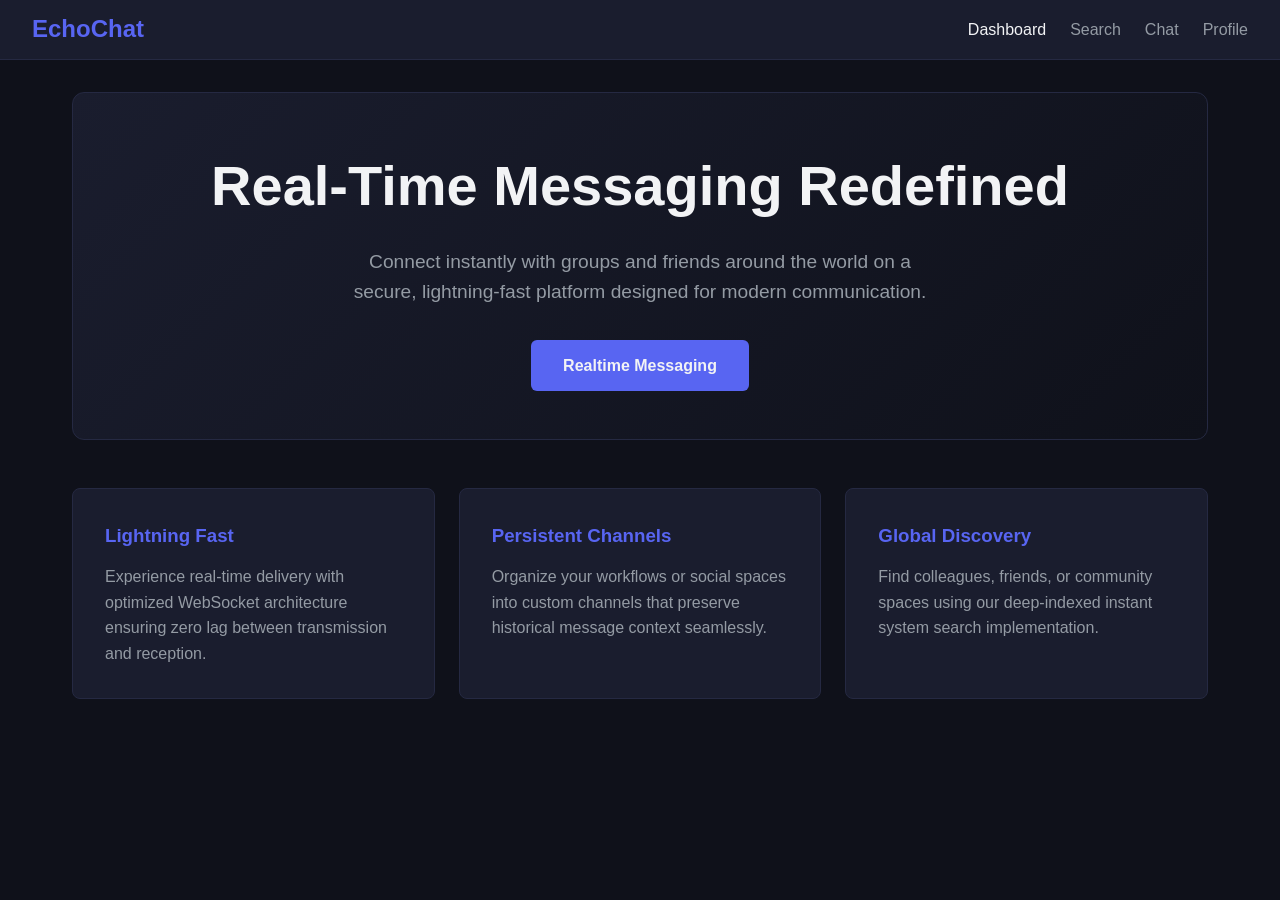
==== index.html @ 5f1357d3 "Frontend for phase 1" ====
<html>
<head>

    <title>Real-Time Messaging - Dashboard</title>
    <link rel="stylesheet" href="public/css/global.css">
</head>
<body>

    <nav class="navbar">
        <a href="index.html" class="nav-logo">EchoChat</a>
        <ul class="nav-links">
            <li><a href="index.html" class="active">Dashboard</a></li>
            <li><a href="search.html">Search</a></li>
            <li><a href="chat.html">Chat</a></li>
            <li><a href="profile.html">Profile</a></li>
        </ul>
    </nav>

    <main>
        <section class="hero">
            <h1>Real-Time Messaging Redefined</h1>
            <p>Connect instantly with groups and friends around the world on a secure, lightning-fast platform designed for modern communication.</p>
            <a href="chat.html" class="cta-btn">Realtime Messaging</a>
        </section>

        <section class="features-grid">
            <div class="feature-card">
                <h3>Lightning Fast</h3>
                <p>Experience real-time delivery with optimized WebSocket architecture ensuring zero lag between transmission and reception.</p>
            </div>
            <div class="feature-card">
                <h3>Persistent Channels</h3>
                <p>Organize your workflows or social spaces into custom channels that preserve historical message context seamlessly.</p>
            </div>
            <div class="feature-card">
                <h3>Global Discovery</h3>
                <p>Find colleagues, friends, or community spaces using our deep-indexed instant system search implementation.</p>
            </div>
        </section>
    </main>

</body>
</html>
---- public/css/global.css ----
:root {
      --bg-primary: #0f111a;
      --bg-secondary: #1a1d2e;
      --bg-tertiary: #252942;
      --accent: #5865f2;
      --accent-hover: #4752c4;
      --text-main: #f2f3f5;
      --text-muted: #949ba4;
      --online: #23a55a;
      --font: 'Segoe UI', Roboto, Helvetica, Arial, sans-serif;
      --nav-height: 60px;
  }
  
  * {
      box-sizing: border-box;
      margin: 0;
      padding: 0;
  }
  
  body {
      font-family: var(--font);
      background-color: var(--bg-primary);
      color: var(--text-main);
      line-height: 1.6;
      min-height: 100vh;
      display: flex;
      flex-direction: column;
  }
  
  body.fixed-layout {
      height: 100vh;
      overflow: hidden;
  }
  
  .navbar {
      background-color: var(--bg-secondary);
      height: var(--nav-height);
      display: flex;
      align-items: center;
      justify-content: space-between;
      padding: 0 2rem;
      position: fixed;
      top: 0;
      left: 0;
      right: 0;
      z-index: 1000;
      border-bottom: 1px solid var(--bg-tertiary);
  }
  
  .nav-logo {
      font-size: 1.5rem;
      font-weight: 700;
      color: var(--accent);
      text-decoration: none;
  }
  
  .nav-links {
      display: flex;
      gap: 1.5rem;
      list-style: none;
  }
  
  .nav-links a {
      color: var(--text-muted);
      text-decoration: none;
      font-weight: 500;
      transition: color 0.2s ease;
  }
  
  .nav-links a:hover, .nav-links a.active {
      color: var(--text-main);
  }
  
  main {
      margin-top: var(--nav-height);
      flex: 1;
      padding: 2rem;
      max-width: 1200px;
      width: 100%;
      margin-left: auto;
      margin-right: auto;
  }
  
  main.narrow {
      max-width: 800px;
  }
  
  .hero {
      text-align: center;
      padding: 3rem 1rem;
      background: linear-gradient(135deg, var(--bg-secondary), var(--bg-primary));
      border-radius: 12px;
      border: 1px solid var(--bg-tertiary);
      margin-bottom: 3rem;
  }
  
  .hero h1 {
      font-size: 2.5rem;
      margin-bottom: 1rem;
  }
  
  .hero p {
      color: var(--text-muted);
      font-size: 1.2rem;
      max-width: 600px;
      margin: 0 auto 2rem auto;
  }
  
  .cta-btn {
      display: inline-block;
      background-color: var(--accent);
      color: var(--text-main);
      padding: 0.8rem 2rem;
      border-radius: 6px;
      text-decoration: none;
      font-weight: 600;
      transition: background-color 0.2s ease;
  }
  
  .cta-btn:hover {
      background-color: var(--accent-hover);
  }
  
  .features-grid {
      display: grid;
      grid-template-columns: 1fr;
      gap: 1.5rem;
  }
  
  .feature-card {
      background-color: var(--bg-secondary);
      padding: 2rem;
      border-radius: 8px;
      border: 1px solid var(--bg-tertiary);
  }
  
  .feature-card h3 {
      margin-bottom: 0.8rem;
      color: var(--accent);
  }
  
  .feature-card p {
      color: var(--text-muted);
  }
  
  .search-controls {
      display: flex;
      flex-direction: column;
      gap: 1rem;
      margin-bottom: 2rem;
  }
  
  .search-input {
      flex: 1;
      background-color: var(--bg-secondary);
      border: 1px solid var(--bg-tertiary);
      color: var(--text-main);
      padding: 0.8rem 1.2rem;
      border-radius: 6px;
      font-size: 1rem;
      outline: none;
  }
  
  .search-input:focus {
      border-color: var(--accent);
  }
  
  .filter-select {
      background-color: var(--bg-secondary);
      border: 1px solid var(--bg-tertiary);
      color: var(--text-main);
      padding: 0.8rem 1.2rem;
      border-radius: 6px;
      font-size: 1rem;
      outline: none;
      cursor: pointer;
  }
  
  .results-container {
      display: flex;
      flex-direction: column;
      gap: 1rem;
  }
  
  .user-card {
      background-color: var(--bg-secondary);
      border: 1px solid var(--bg-tertiary);
      border-radius: 8px;
      padding: 1rem;
      display: flex;
      align-items: center;
      justify-content: space-between;
  }
  
  .user-info {
      display: flex;
      align-items: center;
      gap: 1rem;
  }
  
  .avatar-container {
      position: relative;
      width: 48px;
      height: 48px;
  }
  
  .avatar {
      width: 100%;
      height: 100%;
      background-color: var(--bg-tertiary);
      border-radius: 50%;
      display: flex;
      align-items: center;
      justify-content: center;
      font-weight: 600;
      color: var(--accent);
  }
  
  .status-dot {
      position: absolute;
      bottom: 2px;
      right: 2px;
      width: 12px;
      height: 12px;
      background-color: var(--online);
      border: 2px solid var(--bg-secondary);
      border-radius: 50%;
  }
  
  .status-dot.offline {
      background-color: var(--text-muted);
  }
  
  .user-details h3 {
      font-size: 1.05rem;
      margin-bottom: 0.2rem;
  }
  
  .user-details p {
      font-size: 0.85rem;
      color: var(--text-muted);
  }
  
  .action-btn {
      background-color: var(--accent);
      color: var(--text-main);
      border: none;
      padding: 0.6rem 1.2rem;
      border-radius: 6px;
      font-weight: 600;
      cursor: pointer;
      transition: background-color 0.2s ease;
  }
  
  .action-btn:hover {
      background-color: var(--accent-hover);
  }
  
  .profile-container {
      background-color: var(--bg-secondary);
      border: 1px solid var(--bg-tertiary);
      border-radius: 12px;
      overflow: hidden;
  }
  
  .profile-header {
      background: linear-gradient(135deg, var(--accent), var(--bg-tertiary));
      height: 140px;
      position: relative;
  }
  
  .profile-body {
      padding: 5rem 1.5rem 2rem 1.5rem;
      position: relative;
  }
  
  .avatar-wrapper {
      position: absolute;
      top: -60px;
      left: 1.5rem;
      width: 110px;
      height: 110px;
  }
  
  .large-avatar {
      width: 100%;
      height: 100%;
      background-color: var(--bg-tertiary);
      border: 4px solid var(--bg-secondary);
      border-radius: 50%;
      display: flex;
      align-items: center;
      justify-content: center;
      font-size: 2.5rem;
      font-weight: 700;
      color: var(--text-main);
  }
  
  .meta-status {
      display: inline-flex;
      align-items: center;
      gap: 0.4rem;
      font-size: 0.85rem;
      background-color: var(--bg-primary);
      padding: 0.3rem 0.8rem;
      border-radius: 20px;
      margin-top: 0.5rem;
  }
  
  .status-indicator {
      width: 10px;
      height: 10px;
      background-color: var(--online);
      border-radius: 50%;
  }
  
  .identity-section h1 {
      font-size: 1.8rem;
      margin-top: 0.5rem;
  }
  
  .identity-section .tag {
      color: var(--text-muted);
      font-size: 1rem;
      margin-bottom: 1rem;
  }
  
  .bio-section {
      margin-top: 1.5rem;
      padding-top: 1.5rem;
      border-top: 1px solid var(--bg-tertiary);
  }
  
  .bio-section h3, .details-section h3 {
      font-size: 0.9rem;
      text-transform: uppercase;
      letter-spacing: 0.05rem;
      color: var(--text-muted);
      margin-bottom: 0.5rem;
  }
  
  .bio-section p {
      color: var(--text-main);
  }
  
  .details-section {
      margin-top: 2rem;
      padding-top: 1.5rem;
      border-top: 1px solid var(--bg-tertiary);
  }
  
  .details-grid {
      display: grid;
      grid-template-columns: 1fr;
      gap: 1.2rem;
      margin-top: 1rem;
  }
  
  .detail-item h4 {
      font-size: 0.85rem;
      color: var(--text-muted);
      margin-bottom: 0.2rem;
  }
  
  .detail-item p {
      font-size: 1rem;
      color: var(--text-main);
  }
  
  .chat-container {
      margin-top: var(--nav-height);
      height: calc(100vh - var(--nav-height));
      display: grid;
      grid-template-columns: 1fr;
  }
  
  .channels-sidebar {
      background-color: var(--bg-secondary);
      border-right: 1px solid var(--bg-tertiary);
      display: none;
      flex-direction: column;
      padding: 1rem;
  }
  
  .sidebar-title {
      font-size: 0.8rem;
      text-transform: uppercase;
      letter-spacing: 0.05rem;
      color: var(--text-muted);
      margin-bottom: 1rem;
      padding-left: 0.5rem;
  }
  
  .channel-list {
      display: flex;
      flex-direction: column;
      gap: 0.3rem;
      list-style: none;
  }
  
  .channel-item a {
      display: block;
      padding: 0.6rem 0.8rem;
      border-radius: 4px;
      color: var(--text-muted);
      text-decoration: none;
      font-weight: 500;
  }
  
  .channel-item a:hover, .channel-item.active a {
      background-color: var(--bg-tertiary);
      color: var(--text-main);
  }
  
  .chat-window {
      display: flex;
      flex-direction: column;
      background-color: var(--bg-primary);
  }
  
  .chat-header {
      background-color: var(--bg-secondary);
      border-bottom: 1px solid var(--bg-tertiary);
      padding: 0 1.5rem;
      height: 60px;
      display: flex;
      align-items: center;
      justify-content: space-between;
  }
  
  .channel-meta h2 {
      font-size: 1.1rem;
  }
  
  .channel-meta p {
      font-size: 0.8rem;
      color: var(--text-muted);
  }
  
  .message-history {
      flex: 1;
      padding: 1.5rem;
      overflow-y: auto;
      display: flex;
      flex-direction: column;
      gap: 1.2rem;
  }
  
  .message-row {
      display: flex;
      flex-direction: column;
      max-width: 75%;
  }
  
  .message-row.incoming {
      align-self: flex-start;
  }
  
  .message-row.outgoing {
      align-self: flex-end;
      align-items: flex-end;
  }
  
  .message-bubble {
      padding: 0.8rem 1rem;
      border-radius: 8px;
      font-size: 0.95rem;
      word-break: break-word;
  }
  
  .incoming .message-bubble {
      background-color: var(--bg-secondary);
      color: var(--text-main);
      border-top-left-radius: 2px;
  }
  
  .outgoing .message-bubble {
      background-color: var(--accent);
      color: var(--text-main);
      border-top-right-radius: 2px;
  }
  
  .message-meta {
      font-size: 0.75rem;
      color: var(--text-muted);
      margin-top: 0.3rem;
      display: flex;
      gap: 0.5rem;
  }
  
  .input-bar {
      background-color: var(--bg-primary);
      padding: 1rem 1.5rem;
  }
  
  .input-form {
      display: flex;
      background-color: var(--bg-tertiary);
      border-radius: 8px;
      padding: 0.4rem;
  }
  
  .chat-input {
      flex: 1;
      background: none;
      border: none;
      outline: none;
      color: var(--text-main);
      padding: 0.5rem 0.8rem;
      font-size: 0.95rem;
  }
  
  .send-btn {
      background-color: var(--accent);
      color: var(--text-main);
      border: none;
      padding: 0.5rem 1.2rem;
      border-radius: 6px;
      font-weight: 600;
      cursor: pointer;
      transition: background-color 0.2s ease;
  }
  
  .send-btn:hover {
      background-color: var(--accent-hover);
  }
  
  @media (min-width: 576px) {
      .search-controls {
          flex-direction: row;
      }
      .filter-select {
          width: 160px;
      }
      .details-grid {
          grid-template-columns: repeat(3, 1fr);
      }
  }
  
  @media (min-width: 768px) {
      .features-grid {
          grid-template-columns: repeat(3, 1fr);
      }
      .hero h1 {
          font-size: 3.5rem;
      }
      .chat-container {
          grid-template-columns: 240px 1fr;
      }
      .channels-sidebar {
          display: flex;
      }
  }
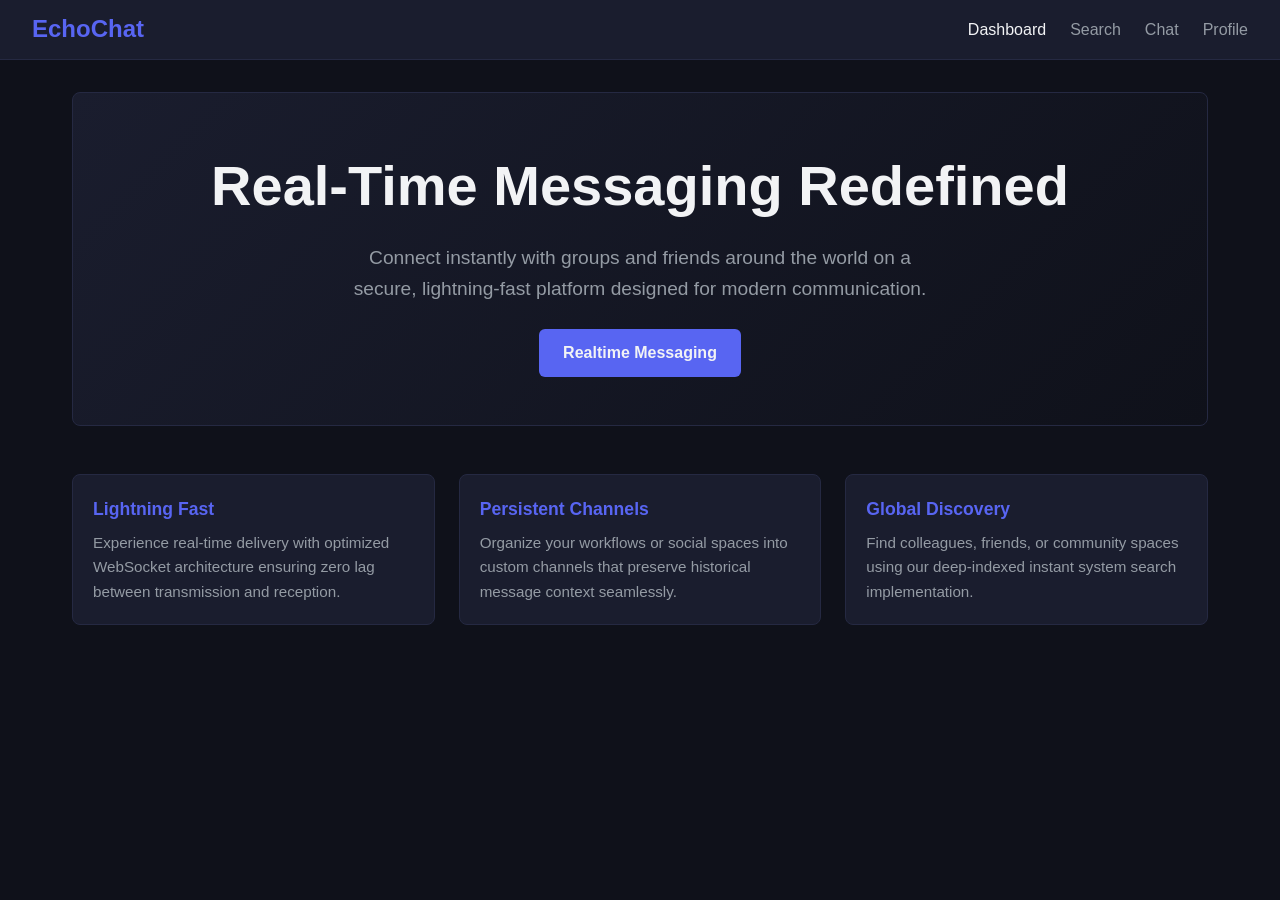
==== commit a76c53e8: "Added search component" ====
--- a/index.html
+++ b/index.html
@@ -1,6 +1,7 @@
 <html>
 <head>
-
+    <meta charset="UTF-8">
+    <meta name="viewport" content="width=device-width, initial-scale=1.0">
     <title>Real-Time Messaging - Dashboard</title>
     <link rel="stylesheet" href="public/css/global.css">
 </head>
--- a/public/css/global.css
+++ b/public/css/global.css
@@ -8,7 +8,7 @@
       --text-muted: #949ba4;
       --online: #23a55a;
       --font: 'Segoe UI', Roboto, Helvetica, Arial, sans-serif;
-      --nav-height: 60px;
+      --nav-height: 56px;
   }
   
   * {
@@ -21,15 +21,17 @@
       font-family: var(--font);
       background-color: var(--bg-primary);
       color: var(--text-main);
-      line-height: 1.6;
+      line-height: 1.4;
       min-height: 100vh;
       display: flex;
       flex-direction: column;
+      padding-top: var(--nav-height);
   }
   
   body.fixed-layout {
       height: 100vh;
       overflow: hidden;
+      padding-top: var(--nav-height);
   }
   
   .navbar {
@@ -38,7 +40,7 @@
       display: flex;
       align-items: center;
       justify-content: space-between;
-      padding: 0 2rem;
+      padding: 0 1rem;
       position: fixed;
       top: 0;
       left: 0;
@@ -48,7 +50,7 @@
   }
   
   .nav-logo {
-      font-size: 1.5rem;
+      font-size: 1.25rem;
       font-weight: 700;
       color: var(--accent);
       text-decoration: none;
@@ -56,7 +58,7 @@
   
   .nav-links {
       display: flex;
-      gap: 1.5rem;
+      gap: 0.8rem;
       list-style: none;
   }
   
@@ -64,56 +66,56 @@
       color: var(--text-muted);
       text-decoration: none;
       font-weight: 500;
-      transition: color 0.2s ease;
+      font-size: 0.9rem;
+      padding: 0.3rem 0.5rem;
+      border-radius: 4px;
+      transition: all 0.2s ease;
   }
   
   .nav-links a:hover, .nav-links a.active {
       color: var(--text-main);
+      background-color: var(--bg-tertiary);
   }
   
   main {
-      margin-top: var(--nav-height);
       flex: 1;
-      padding: 2rem;
-      max-width: 1200px;
+      padding: 1rem;
       width: 100%;
       margin-left: auto;
       margin-right: auto;
   }
   
-  main.narrow {
-      max-width: 800px;
-  }
-  
   .hero {
       text-align: center;
-      padding: 3rem 1rem;
+      padding: 2rem 1rem;
       background: linear-gradient(135deg, var(--bg-secondary), var(--bg-primary));
-      border-radius: 12px;
+      border-radius: 8px;
       border: 1px solid var(--bg-tertiary);
-      margin-bottom: 3rem;
+      margin-bottom: 1.5rem;
   }
   
   .hero h1 {
-      font-size: 2.5rem;
-      margin-bottom: 1rem;
+      font-size: 1.75rem;
+      margin-bottom: 0.8rem;
   }
   
   .hero p {
       color: var(--text-muted);
-      font-size: 1.2rem;
+      font-size: 1rem;
       max-width: 600px;
-      margin: 0 auto 2rem auto;
+      margin: 0 auto 1.5rem auto;
   }
   
   .cta-btn {
       display: inline-block;
       background-color: var(--accent);
       color: var(--text-main);
-      padding: 0.8rem 2rem;
+      padding: 0.7rem 1.5rem;
       border-radius: 6px;
       text-decoration: none;
       font-weight: 600;
+      width: 100%;
+      max-width: 280px;
       transition: background-color 0.2s ease;
   }
   
@@ -122,42 +124,44 @@
   }
   
   .features-grid {
-      display: grid;
-      grid-template-columns: 1fr;
-      gap: 1.5rem;
+      display: flex;
+      flex-direction: column;
+      gap: 1rem;
   }
   
   .feature-card {
       background-color: var(--bg-secondary);
-      padding: 2rem;
+      padding: 1.25rem;
       border-radius: 8px;
       border: 1px solid var(--bg-tertiary);
   }
   
   .feature-card h3 {
-      margin-bottom: 0.8rem;
+      margin-bottom: 0.5rem;
       color: var(--accent);
+      font-size: 1.1rem;
   }
   
   .feature-card p {
       color: var(--text-muted);
+      font-size: 0.95rem;
   }
   
   .search-controls {
       display: flex;
       flex-direction: column;
-      gap: 1rem;
-      margin-bottom: 2rem;
+      gap: 0.8rem;
+      margin-bottom: 1.5rem;
   }
   
   .search-input {
-      flex: 1;
+      width: 100%;
       background-color: var(--bg-secondary);
       border: 1px solid var(--bg-tertiary);
       color: var(--text-main);
-      padding: 0.8rem 1.2rem;
+      padding: 0.7rem 1rem;
       border-radius: 6px;
-      font-size: 1rem;
+      font-size: 0.95rem;
       outline: none;
   }
   
@@ -166,12 +170,13 @@
   }
   
   .filter-select {
+      width: 100%;
       background-color: var(--bg-secondary);
       border: 1px solid var(--bg-tertiary);
       color: var(--text-main);
-      padding: 0.8rem 1.2rem;
+      padding: 0.7rem 1rem;
       border-radius: 6px;
-      font-size: 1rem;
+      font-size: 0.95rem;
       outline: none;
       cursor: pointer;
   }
@@ -179,29 +184,32 @@
   .results-container {
       display: flex;
       flex-direction: column;
-      gap: 1rem;
+      gap: 0.8rem;
   }
   
   .user-card {
       background-color: var(--bg-secondary);
       border: 1px solid var(--bg-tertiary);
       border-radius: 8px;
-      padding: 1rem;
+      padding: 0.8rem;
       display: flex;
       align-items: center;
       justify-content: space-between;
+      gap: 1rem;
   }
   
   .user-info {
       display: flex;
       align-items: center;
-      gap: 1rem;
+      gap: 0.8rem;
+      min-width: 0;
   }
   
   .avatar-container {
       position: relative;
-      width: 48px;
-      height: 48px;
+      width: 40px;
+      height: 40px;
+      flex-shrink: 0;
   }
   
   .avatar {
@@ -214,14 +222,15 @@
       justify-content: center;
       font-weight: 600;
       color: var(--accent);
+      font-size: 0.9rem;
   }
   
   .status-dot {
       position: absolute;
-      bottom: 2px;
-      right: 2px;
-      width: 12px;
-      height: 12px;
+      bottom: 0;
+      right: 0;
+      width: 10px;
+      height: 10px;
       background-color: var(--online);
       border: 2px solid var(--bg-secondary);
       border-radius: 50%;
@@ -231,24 +240,36 @@
       background-color: var(--text-muted);
   }
   
+  .user-details {
+      min-width: 0;
+  }
+  
   .user-details h3 {
-      font-size: 1.05rem;
-      margin-bottom: 0.2rem;
+      font-size: 0.95rem;
+      margin-bottom: 0.1rem;
+      white-space: nowrap;
+      overflow: hidden;
+      text-overflow: ellipsis;
   }
   
   .user-details p {
-      font-size: 0.85rem;
-      color: var(--text-muted);
+      font-size: 0.8rem;
+      color: var(--text-muted);
+      white-space: nowrap;
+      overflow: hidden;
+      text-overflow: ellipsis;
   }
   
   .action-btn {
       background-color: var(--accent);
       color: var(--text-main);
       border: none;
-      padding: 0.6rem 1.2rem;
+      padding: 0.5rem 0.8rem;
       border-radius: 6px;
       font-weight: 600;
+      font-size: 0.85rem;
       cursor: pointer;
+      flex-shrink: 0;
       transition: background-color 0.2s ease;
   }
   
@@ -259,27 +280,27 @@
   .profile-container {
       background-color: var(--bg-secondary);
       border: 1px solid var(--bg-tertiary);
-      border-radius: 12px;
+      border-radius: 8px;
       overflow: hidden;
   }
   
   .profile-header {
       background: linear-gradient(135deg, var(--accent), var(--bg-tertiary));
-      height: 140px;
+      height: 100px;
       position: relative;
   }
   
   .profile-body {
-      padding: 5rem 1.5rem 2rem 1.5rem;
+      padding: 4rem 1rem 1.5rem 1rem;
       position: relative;
   }
   
   .avatar-wrapper {
       position: absolute;
-      top: -60px;
-      left: 1.5rem;
-      width: 110px;
-      height: 110px;
+      top: -45px;
+      left: 1rem;
+      width: 80px;
+      height: 80px;
   }
   
   .large-avatar {
@@ -291,7 +312,7 @@
       display: flex;
       align-items: center;
       justify-content: center;
-      font-size: 2.5rem;
+      font-size: 1.8rem;
       font-weight: 700;
       color: var(--text-main);
   }
@@ -299,76 +320,77 @@
   .meta-status {
       display: inline-flex;
       align-items: center;
-      gap: 0.4rem;
-      font-size: 0.85rem;
+      gap: 0.3rem;
+      font-size: 0.8rem;
       background-color: var(--bg-primary);
-      padding: 0.3rem 0.8rem;
+      padding: 0.2rem 0.6rem;
       border-radius: 20px;
-      margin-top: 0.5rem;
+      margin-top: 0.4rem;
   }
   
   .status-indicator {
-      width: 10px;
-      height: 10px;
+      width: 8px;
+      height: 8px;
       background-color: var(--online);
       border-radius: 50%;
   }
   
   .identity-section h1 {
-      font-size: 1.8rem;
-      margin-top: 0.5rem;
+      font-size: 1.4rem;
+      margin-top: 0.4rem;
   }
   
   .identity-section .tag {
       color: var(--text-muted);
-      font-size: 1rem;
-      margin-bottom: 1rem;
+      font-size: 0.9rem;
+      margin-bottom: 0.8rem;
   }
   
   .bio-section {
-      margin-top: 1.5rem;
-      padding-top: 1.5rem;
+      margin-top: 1.2rem;
+      padding-top: 1.2rem;
       border-top: 1px solid var(--bg-tertiary);
   }
   
   .bio-section h3, .details-section h3 {
-      font-size: 0.9rem;
+      font-size: 0.8rem;
       text-transform: uppercase;
       letter-spacing: 0.05rem;
       color: var(--text-muted);
-      margin-bottom: 0.5rem;
+      margin-bottom: 0.4rem;
   }
   
   .bio-section p {
       color: var(--text-main);
+      font-size: 0.95rem;
   }
   
   .details-section {
-      margin-top: 2rem;
-      padding-top: 1.5rem;
+      margin-top: 1.5rem;
+      padding-top: 1.2rem;
       border-top: 1px solid var(--bg-tertiary);
   }
   
   .details-grid {
-      display: grid;
-      grid-template-columns: 1fr;
-      gap: 1.2rem;
-      margin-top: 1rem;
+      display: flex;
+      flex-direction: column;
+      gap: 1rem;
+      margin-top: 0.8rem;
   }
   
   .detail-item h4 {
-      font-size: 0.85rem;
-      color: var(--text-muted);
-      margin-bottom: 0.2rem;
+      font-size: 0.8rem;
+      color: var(--text-muted);
+      margin-bottom: 0.1rem;
   }
   
   .detail-item p {
-      font-size: 1rem;
-      color: var(--text-main);
+      font-size: 0.95rem;
+      color: var(--text-main);
+      word-break: break-all;
   }
   
   .chat-container {
-      margin-top: var(--nav-height);
       height: calc(100vh - var(--nav-height));
       display: grid;
       grid-template-columns: 1fr;
@@ -416,40 +438,43 @@
       display: flex;
       flex-direction: column;
       background-color: var(--bg-primary);
+      height: 100%;
   }
   
   .chat-header {
       background-color: var(--bg-secondary);
       border-bottom: 1px solid var(--bg-tertiary);
-      padding: 0 1.5rem;
-      height: 60px;
+      padding: 0 1rem;
+      height: 50px;
       display: flex;
       align-items: center;
       justify-content: space-between;
+      flex-shrink: 0;
   }
   
   .channel-meta h2 {
-      font-size: 1.1rem;
+      font-size: 1rem;
   }
   
   .channel-meta p {
-      font-size: 0.8rem;
+      font-size: 0.75rem;
       color: var(--text-muted);
   }
   
   .message-history {
       flex: 1;
-      padding: 1.5rem;
+      padding: 1rem;
       overflow-y: auto;
       display: flex;
       flex-direction: column;
-      gap: 1.2rem;
+      gap: 1rem;
+      -webkit-overflow-scrolling: touch;
   }
   
   .message-row {
       display: flex;
       flex-direction: column;
-      max-width: 75%;
+      max-width: 85%;
   }
   
   .message-row.incoming {
@@ -462,9 +487,9 @@
   }
   
   .message-bubble {
-      padding: 0.8rem 1rem;
+      padding: 0.6rem 0.8rem;
       border-radius: 8px;
-      font-size: 0.95rem;
+      font-size: 0.9rem;
       word-break: break-word;
   }
   
@@ -481,23 +506,24 @@
   }
   
   .message-meta {
-      font-size: 0.75rem;
-      color: var(--text-muted);
-      margin-top: 0.3rem;
-      display: flex;
-      gap: 0.5rem;
+      font-size: 0.7rem;
+      color: var(--text-muted);
+      margin-top: 0.2rem;
+      display: flex;
+      gap: 0.4rem;
   }
   
   .input-bar {
       background-color: var(--bg-primary);
-      padding: 1rem 1.5rem;
+      padding: 0.6rem 1rem;
+      flex-shrink: 0;
   }
   
   .input-form {
       display: flex;
       background-color: var(--bg-tertiary);
       border-radius: 8px;
-      padding: 0.4rem;
+      padding: 0.3rem;
   }
   
   .chat-input {
@@ -506,17 +532,18 @@
       border: none;
       outline: none;
       color: var(--text-main);
-      padding: 0.5rem 0.8rem;
-      font-size: 0.95rem;
+      padding: 0.4rem 0.6rem;
+      font-size: 0.9rem;
   }
   
   .send-btn {
       background-color: var(--accent);
       color: var(--text-main);
       border: none;
-      padding: 0.5rem 1.2rem;
+      padding: 0.4rem 1rem;
       border-radius: 6px;
       font-weight: 600;
+      font-size: 0.85rem;
       cursor: pointer;
       transition: background-color 0.2s ease;
   }
@@ -533,21 +560,78 @@
           width: 160px;
       }
       .details-grid {
+          display: grid;
           grid-template-columns: repeat(3, 1fr);
       }
   }
   
   @media (min-width: 768px) {
-      .features-grid {
-          grid-template-columns: repeat(3, 1fr);
+      :root {
+          --nav-height: 60px;
+      }
+      body {
+          line-height: 1.6;
+      }
+      .navbar {
+          padding: 0 2rem;
+      }
+      .nav-logo {
+          font-size: 1.5rem;
+      }
+      .nav-links {
+          gap: 1.5rem;
+      }
+      .nav-links a {
+          font-size: 1.0rem;
+          padding: 0;
+          background-color: transparent !important;
+      }
+      .nav-links a:hover, .nav-links a.active {
+          color: var(--text-main);
+      }
+      main {
+          padding: 2rem;
+          max-width: 1200px;
+      }
+      main.narrow {
+          max-width: 800px;
+      }
+      .hero {
+          padding: 3rem 1rem;
+          margin-bottom: 3rem;
       }
       .hero h1 {
           font-size: 3.5rem;
       }
+      .hero p {
+          font-size: 1.2rem;
+      }
+      .cta-btn {
+          width: auto;
+      }
+      .features-grid {
+          display: grid;
+          grid-template-columns: repeat(3, 1fr);
+          gap: 1.5rem;
+      }
       .chat-container {
           grid-template-columns: 240px 1fr;
       }
       .channels-sidebar {
           display: flex;
       }
+      .chat-header {
+          height: 60px;
+          padding: 0 1.5rem;
+      }
+      .message-history {
+          padding: 1.5rem;
+          gap: 1.2rem;
+      }
+      .message-row {
+          max-width: 75%;
+      }
+      .input-bar {
+          padding: 1rem 1.5rem;
+      }
   }
